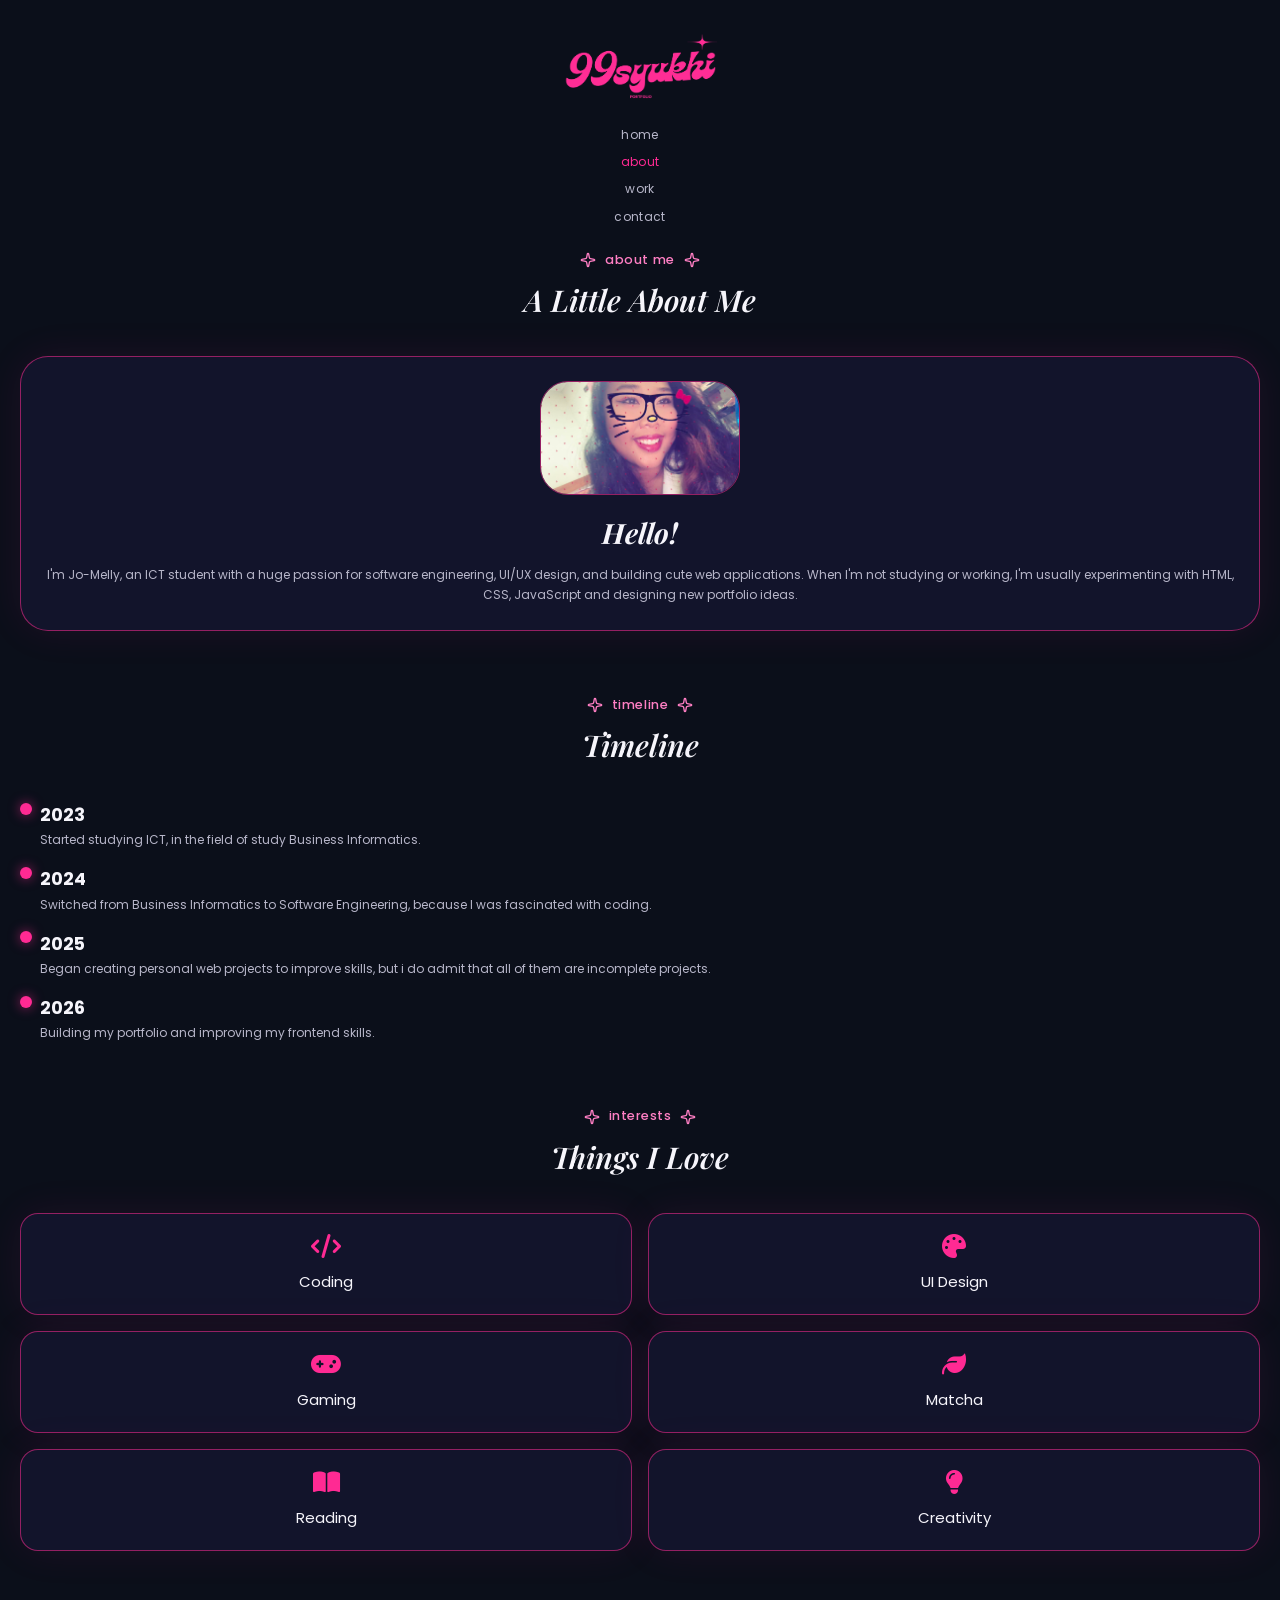
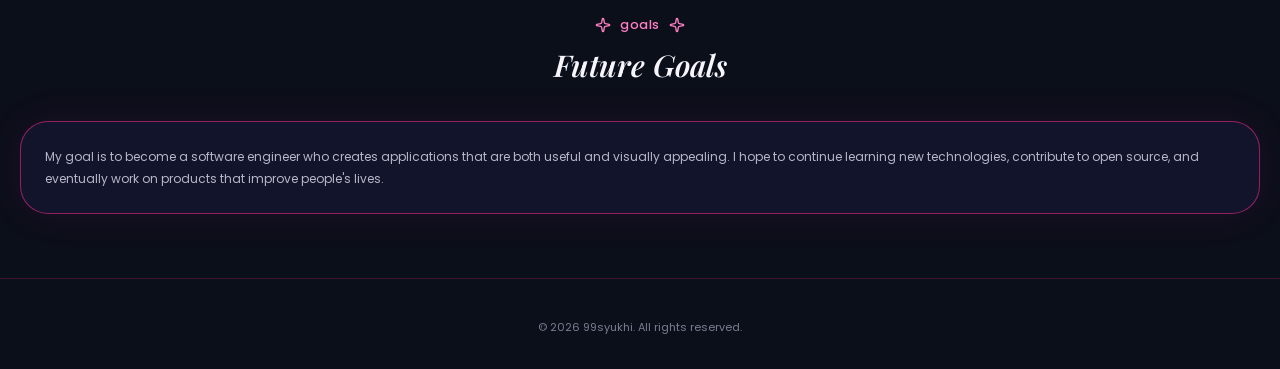
==== about.html @ 9dc43942 "updated the index and added my about." ====
<!doctype html>
<html lang="en">
  <head>
    <meta charset="UTF-8" />
    <meta name="viewport" content="width=device-width, initial-scale=1.0" />
    <title>99syukhi - Jo-Melly's Portfolio</title>
    <link rel="preconnect" href="https://fonts.googleapis.com">
    <link href="https://fonts.googleapis.com/css2?family=Pacifico&amp;family=Playfair+Display:ital,wght@1,500;1,600&amp;family=Poppins:wght@300;400;500;600;700&amp;display=swap" rel="stylesheet">
    <link rel="stylesheet" href="https://cdnjs.cloudflare.com/ajax/libs/font-awesome/6.5.1/css/all.min.css">
    <link rel="icon" type="image/png" href="img/logo.png">
    <link rel="stylesheet" href="css/main.css" />
    <link rel="stylesheet" href="css/about.css" />
  </head>

  <body>
    <header class="site-header">
      <div class="logo">
        <a href="index.html">
        <img src="img/logo.png" alt="99syukhi Logo" href="index.html">
        </a>
      </div>
      <nav class="main-nav" id="mainNav">
        <a href="index.html" class="nav-link">Home</a>
        <a href="about.html" class="nav-link active">About</a>
        <a href="work.html" class="nav-link">Work</a>
        <a href="contact.html" class="nav-link">Contact</a>
    </nav>
    </header>

    <main>
    <section class="about-hero">
        <p class="eyebrow center">
          <svg xmlns="http://www.w3.org/2000/svg" width="16" height="16" viewBox="0 0 24 24" fill="none" stroke="currentColor" stroke-width="2" stroke-linecap="round" stroke-linejoin="round" class="lucide lucide-sparkle-icon lucide-sparkle">
          <path d="M11.017 2.814a1 1 0 0 1 1.966 0l1.051 5.558a2 2 0 0 0 1.594 1.594l5.558 1.051a1 1 0 0 1 0 1.966l-5.558 1.051a2 2 0 0 0-1.594 1.594l-1.051 5.558a1 1 0 0 1-1.966 0l-1.051-5.558a2 2 0 0 0-1.594-1.594l-5.558-1.051a1 1 0 0 1 0-1.966l5.558-1.051a2 2 0 0 0 1.594-1.594z"/>
          </svg>
          about me
          <svg xmlns="http://www.w3.org/2000/svg" width="16" height="16" viewBox="0 0 24 24" fill="none" stroke="currentColor" stroke-width="2" stroke-linecap="round" stroke-linejoin="round" class="lucide lucide-sparkle-icon lucide-sparkle">
          <path d="M11.017 2.814a1 1 0 0 1 1.966 0l1.051 5.558a2 2 0 0 0 1.594 1.594l5.558 1.051a1 1 0 0 1 0 1.966l-5.558 1.051a2 2 0 0 0-1.594 1.594l-1.051 5.558a1 1 0 0 1-1.966 0l-1.051-5.558a2 2 0 0 0-1.594-1.594l-5.558-1.051a1 1 0 0 1 0-1.966l5.558-1.051a2 2 0 0 0 1.594-1.594z"/>
          </svg>
        </p>

        <h1 class="section-title">A Little About Me</h1>
        <div class="about-card">
            <img src="img/jomelly.png" alt="Jo-Melly">
            <div>
                <h2>Hello!</h2>
                <p>
                I'm Jo-Melly, an ICT student with a huge passion for software engineering,
                UI/UX design, and building cute web applications.

                When I'm not studying or working,
                I'm usually experimenting with HTML, CSS,
                JavaScript and designing new portfolio ideas.
                </p>
            </div>
        </div>
    </section>

    <section>
        <p class="eyebrow center">
          <svg xmlns="http://www.w3.org/2000/svg" width="16" height="16" viewBox="0 0 24 24" fill="none" stroke="currentColor" stroke-width="2" stroke-linecap="round" stroke-linejoin="round" class="lucide lucide-sparkle-icon lucide-sparkle">
          <path d="M11.017 2.814a1 1 0 0 1 1.966 0l1.051 5.558a2 2 0 0 0 1.594 1.594l5.558 1.051a1 1 0 0 1 0 1.966l-5.558 1.051a2 2 0 0 0-1.594 1.594l-1.051 5.558a1 1 0 0 1-1.966 0l-1.051-5.558a2 2 0 0 0-1.594-1.594l-5.558-1.051a1 1 0 0 1 0-1.966l5.558-1.051a2 2 0 0 0 1.594-1.594z"/>
          </svg>
          timeline
          <svg xmlns="http://www.w3.org/2000/svg" width="16" height="16" viewBox="0 0 24 24" fill="none" stroke="currentColor" stroke-width="2" stroke-linecap="round" stroke-linejoin="round" class="lucide lucide-sparkle-icon lucide-sparkle">
          <path d="M11.017 2.814a1 1 0 0 1 1.966 0l1.051 5.558a2 2 0 0 0 1.594 1.594l5.558 1.051a1 1 0 0 1 0 1.966l-5.558 1.051a2 2 0 0 0-1.594 1.594l-1.051 5.558a1 1 0 0 1-1.966 0l-1.051-5.558a2 2 0 0 0-1.594-1.594l-5.558-1.051a1 1 0 0 1 0-1.966l5.558-1.051a2 2 0 0 0 1.594-1.594z"/>
          </svg>
        </p>
        
        <h2 class="section-title">Timeline</h2>
        <div class="timeline">
            <div class="timeline-item">
                <div class="dot"></div>
                <div>
                    <h3>2023</h3>
                    <p>Started studying ICT, in the field of study Business Informatics.</p>
                </div>
            </div>
            <div class="timeline-item">
                <div class="dot"></div>
                <div>
                    <h3>2024</h3>
                    <p>Switched from Business Informatics to Software Engineering, because I was fascinated with coding.</p>
                </div>
            </div>
            <div class="timeline-item">
                <div class="dot"></div>
                <div>
                    <h3>2025</h3>
                    <p>Began creating personal web projects to improve skills, but i do admit that all of them are incomplete projects.</p>
                </div>
            </div>
            <div class="timeline-item">
                <div class="dot"></div>
                <div>
                    <h3>2026</h3>
                    <p>Building my portfolio and improving my frontend skills.</p>
                </div>
            </div>
        </div>
    </section>

    <section>
        <p class="eyebrow center">
          <svg xmlns="http://www.w3.org/2000/svg" width="16" height="16" viewBox="0 0 24 24" fill="none" stroke="currentColor" stroke-width="2" stroke-linecap="round" stroke-linejoin="round" class="lucide lucide-sparkle-icon lucide-sparkle">
          <path d="M11.017 2.814a1 1 0 0 1 1.966 0l1.051 5.558a2 2 0 0 0 1.594 1.594l5.558 1.051a1 1 0 0 1 0 1.966l-5.558 1.051a2 2 0 0 0-1.594 1.594l-1.051 5.558a1 1 0 0 1-1.966 0l-1.051-5.558a2 2 0 0 0-1.594-1.594l-5.558-1.051a1 1 0 0 1 0-1.966l5.558-1.051a2 2 0 0 0 1.594-1.594z"/>
          </svg>
          interests
          <svg xmlns="http://www.w3.org/2000/svg" width="16" height="16" viewBox="0 0 24 24" fill="none" stroke="currentColor" stroke-width="2" stroke-linecap="round" stroke-linejoin="round" class="lucide lucide-sparkle-icon lucide-sparkle">
          <path d="M11.017 2.814a1 1 0 0 1 1.966 0l1.051 5.558a2 2 0 0 0 1.594 1.594l5.558 1.051a1 1 0 0 1 0 1.966l-5.558 1.051a2 2 0 0 0-1.594 1.594l-1.051 5.558a1 1 0 0 1-1.966 0l-1.051-5.558a2 2 0 0 0-1.594-1.594l-5.558-1.051a1 1 0 0 1 0-1.966l5.558-1.051a2 2 0 0 0 1.594-1.594z"/>
          </svg>
        </p>
        
        <h2 class="section-title">Things I Love</h2>
        <div class="interest-grid">
            <div class="interest-card">
                <i class="fa-solid fa-code"></i>
                <span>Coding</span>
            </div>
            <div class="interest-card">
                <i class="fa-solid fa-palette"></i>
                <span>UI Design</span>
            </div>
            <div class="interest-card">
                <i class="fa-solid fa-gamepad"></i>
                <span>Gaming</span>
            </div>
            <div class="interest-card">
                <i class="fa-solid fa-leaf"></i>
                <span>Matcha</span>
            </div>
            <div class="interest-card">
                <i class="fa-solid fa-book-open"></i>
                <span>Reading</span>
            </div>
            <div class="interest-card">
                <i class="fa-solid fa-lightbulb"></i>
                <span>Creativity</span>
            </div>
        </div>
    </section>

    <section>
        <p class="eyebrow center">
          <svg xmlns="http://www.w3.org/2000/svg" width="16" height="16" viewBox="0 0 24 24" fill="none" stroke="currentColor" stroke-width="2" stroke-linecap="round" stroke-linejoin="round" class="lucide lucide-sparkle-icon lucide-sparkle">
          <path d="M11.017 2.814a1 1 0 0 1 1.966 0l1.051 5.558a2 2 0 0 0 1.594 1.594l5.558 1.051a1 1 0 0 1 0 1.966l-5.558 1.051a2 2 0 0 0-1.594 1.594l-1.051 5.558a1 1 0 0 1-1.966 0l-1.051-5.558a2 2 0 0 0-1.594-1.594l-5.558-1.051a1 1 0 0 1 0-1.966l5.558-1.051a2 2 0 0 0 1.594-1.594z"/>
          </svg>
          goals
          <svg xmlns="http://www.w3.org/2000/svg" width="16" height="16" viewBox="0 0 24 24" fill="none" stroke="currentColor" stroke-width="2" stroke-linecap="round" stroke-linejoin="round" class="lucide lucide-sparkle-icon lucide-sparkle">
          <path d="M11.017 2.814a1 1 0 0 1 1.966 0l1.051 5.558a2 2 0 0 0 1.594 1.594l5.558 1.051a1 1 0 0 1 0 1.966l-5.558 1.051a2 2 0 0 0-1.594 1.594l-1.051 5.558a1 1 0 0 1-1.966 0l-1.051-5.558a2 2 0 0 0-1.594-1.594l-5.558-1.051a1 1 0 0 1 0-1.966l5.558-1.051a2 2 0 0 0 1.594-1.594z"/>
          </svg>
        </p>

        <h2 class="section-title">Future Goals</h2>
        <div class="story-card">
            <p>
                My goal is to become a software engineer who creates applications that are
                both useful and visually appealing. I hope to continue learning new
                technologies, contribute to open source, and eventually work on products
                that improve people's lives.
            </p>
        </div>
    </section>
</main>

<footer>
    <p class="footer-copy">
    &copy; 2026 99syukhi. All rights reserved.
    </p>
</footer>

<script src="/js/script.js"></script>
</body>
</html>
---- css/main.css ----
:root {
    --background-color: #0B0F1A;
    --bg-card: #12142b;      
    --bg-card-alt: #161933; 
    --pink: #ff2a93;         
    --pink-soft: #ff7fc4;     
    --border-pink: rgba(255, 42, 147, 0.55);
    --text-light: #f6f5fb;  
    --text-muted: #b7b6c9;    
    --text-faint: #7d7c93;

    --font-logo: 'Pacifico', cursive;
    --font-display: 'Playfair Display', serif;
    --font-body: 'Poppins', sans-serif;

    --max-width: 480px;       
    --radius-lg: 28px;
    --radius-md: 18px;
    --radius-pill: 999px;
    --section-gap: 64px;
}

* {
  margin: 0;
  padding: 0;
  box-sizing: border-box;
}

html {
  scroll-behavior: smooth;
}

body {
  background-color: var(--background-color);
  color: var(--text-muted);
  font-family: var(--font-body);
  font-size: 15px;
  line-height: 1.6;
  -webkit-font-smoothing: antialiased;
}

ul {
  list-style: none;
}

a {
  color: inherit;
  text-decoration: none;
}

section {
  padding: 0 20px;
  margin-bottom: var(--section-gap);
}

header{
  background-color: var(--background-color);
}

.head {
  display: flex;
  flex-direction: column;
  align-items: center;
  background-color: var(--background-color);
  padding: 20px;
  gap: 15px;
}

.logo img{
    width: 10rem;
    height: auto;
    align-items: center;
}

.site-header {
  padding: 32px 20px 24px;
  text-align: center;
}

.logo {
  display: flex;
  align-items: center;
  justify-content: center;
  gap: 0.5rem;
}

.main-nav {
  display: flex;
  flex-direction: column;
  align-items: center;
  gap: 0.5rem;
  margin-top: 1rem;
}

.nav-link {
  font-size: 0.75rem;
  color: var(--text-muted);
  text-transform: lowercase;
  letter-spacing: 0.03em;
  transition: color 0.2s ease;
}

.nav-link.active {
  color: var(--pink);
}

.nav-link.hover {
  color: var(--pink-soft);
}

.eyebrow {
  font-size: 0.80rem;
  color: var(--text-faint);
  text-transform: lowercase;
  letter-spacing: 0.04em;
}

.eyebrow.center {
  text-align: center;
  color: var(--pink-soft);
  font-weight: 500;
  margin-bottom: 6px;
}

.eyebrow svg {
  width: 16px;
  height: 16px;
  vertical-align: middle;
  margin: 0 0.35rem;
}

.section-title {
  font-family: var(--font-display);
  font-style: italic;
  font-weight: 600;
  font-size: 30px;
  color: var(--text-light);
  text-align: center;
  margin-bottom: 32px;
}

.hero {
  margin-top: 8px;
}

.hero-card {
  background: var(--bg-card);
  border: 1.5px solid var(--border-pink);
  border-radius: var(--radius-lg);
  padding: 28px 24px 32px;
  box-shadow: 0 0 40px rgba(255, 42, 147, 0.08);
}

.hero-text .eyebrow {
  margin-bottom: 4px;
}

.hero-name {
  font-family: var(--font-display);
  font-style: italic;
  font-weight: 600;
  font-size: 42px;
  color: var(--text-light);
  line-height: 1.1;
}

.hero-bio {
  font-size: 13px;
  color: var(--text-muted);
  margin-top: 14px;
}

.hero-img {
  width:100%;
  margin:1.5rem auto 0;
}

.hero-img img {
  width: 100%;
  height: auto;
  display: block;
  border-radius: var(--radius-md);
}

.social-pill {
  display: flex;
  align-items: center;
  justify-content: center;
  gap: 10px;
  margin-top: 24px;
  background: var(--pink);
  color: var(--text-light);
  font-size: 13px;
  font-weight: 500;
  padding: 10px 18px;
  border-radius: var(--radius-pill);
  width: fit-content;
  margin-left: auto;
  margin-right: auto;
}

.role-card {
  display: flex;
  gap: 16px;
  background: var(--bg-card);
  border: 1px solid var(--border-pink);
  border-radius: var(--radius-md);
  padding: 20px;
  margin-bottom: 18px;
}

.role-icon {
  flex-shrink: 0;
  width: 44px;
  height: 44px;
  border-radius: 50%;
  background: rgba(255, 42, 147, 0.12);
  color: var(--pink);
  display: flex;
  align-items: center;
  justify-content: center;
  font-size: 17px;
}

.role-tag {
  display: inline-block;
  font-size: 10px;
  letter-spacing: 0.08em;
  text-transform: uppercase;
  color: var(--pink-soft);
  margin-bottom: 4px;
}

.role-title {
  font-family: var(--font-body);
  font-weight: 600;
  font-size: 16px;
  color: var(--text-light);
}

.role-org {
  font-size: 13px;
  color: var(--pink-soft);
  margin-top: 2px;
  margin-bottom: 8px;
}

.role-desc {
  font-size: 13px;
  color: var(--text-muted);
}

.project-card {
  background: var(--bg-card);
  border: 1px solid var(--border-pink);
  border-radius: var(--radius-md);
  overflow: hidden;
  margin-bottom: 22px;
}

.project-thumb img {
  width: 100%;
  height: auto;
  border-bottom: 1px solid var(--border-pink);
}

.project-body {
  padding: 18px 20px 22px;
}

.project-title {
  font-size: 17px;
  font-weight: 600;
  color: var(--text-light);
  margin-bottom: 8px;
}

.project-desc {
  font-size: 13px;
  color: var(--text-muted);
  margin-bottom: 14px;
}

.tag-list {
  display: flex;
  flex-wrap: wrap;
  gap: 8px;
  margin-bottom: 14px;
}

.tag {
  font-size: 11px;
  color: var(--pink-soft);
  border: 1px solid var(--border-pink);
  padding: 4px 10px;
  border-radius: var(--radius-pill);
}

.text-link {
  font-size: 13px;
  font-weight: 500;
  color: var(--pink);
  display: inline-flex;
  align-items: center;
  gap: 6px;
  transition: gap 0.2s ease;
}

.text-link:hover {
  gap: 10px;
}

.skills-grid {
  display: flex;
  flex-wrap: wrap;
  justify-content: center;
  gap: 12px;
}

.skill-pill {
  display: flex;
  align-items: center;
  gap: 8px;
  background: var(--bg-card);
  border: 1px solid var(--border-pink);
  border-radius: var(--radius-pill);
  padding: 10px 16px;
  font-size: 13px;
  color: var(--text-light);
}

.skill-pill i {
  color: var(--pink);
  font-size: 14px;
}

.footer-copy {
  text-align: center;
  padding: 40px 20px 32px;
  border-top: 1px solid rgba(255, 42, 147, 0.2);
  font-size: 11px;
  color: var(--text-faint);
}
---- css/about.css ----
.about-card, .story-card{
    background: var(--bg-card);
    border:1px solid var(--border-pink);
    border-radius:var(--radius-lg);
    padding:24px;
    box-shadow: 0 0 40px rgba(255, 42, 147, 0.08);
}

.about-card{
    display:flex;
    flex-direction:column;
    align-items:center;
    gap:1rem;
    text-align:center;
}

.about-card img{
    width:12.5rem;
    border:1px solid var(--border-pink);
    border-radius:var(--radius-lg);
}

.about-card h2{
    font-family:var(--font-display);
    font-style:italic;
    font-size:28px;
    color:var(--text-light);
    margin-bottom:10px;
}

.about-card p{
    font-size:0.75rem;
    color:var(--text-muted);
    margin-bottom:2px;
}

.story-card p{
font-size:0.75rem;
line-height:1.8;
}

.timeline{
    display:flex;
    flex-direction:column;
    gap:1rem;
}

.timeline-item{
    display:flex;
    gap:0.5rem;
    align-items:flex-start;
}

.dot{
    width:0.75rem;
    height:0.75rem;
    flex-shrink: 0;
    margin-top:0.1rem;
    border-radius:50%;
    background:var(--pink);
    box-shadow:0 0 12px rgba(255,42,147,.6);
}

.timeline-item h3{
    color:var(--text-light);
    margin-bottom:1px;
}

.timeline-item p{
    font-size:0.75rem;
}

.interest-grid{
    display:grid;
    grid-template-columns:repeat(2,1fr);
    gap:1rem;
}

.interest-card{
    background:var(--bg-card);
    border:1px solid var(--border-pink);
    border-radius:var(--radius-md);
    padding:20px;
    display:flex;
    flex-direction:column;
    align-items:center;
    gap:12px;
    color:var(--text-light);
    box-shadow: 0 0 40px rgba(255, 42, 147, 0.08);
}

.interest-card i{
    font-size:24px;
    color:var(--pink);
}
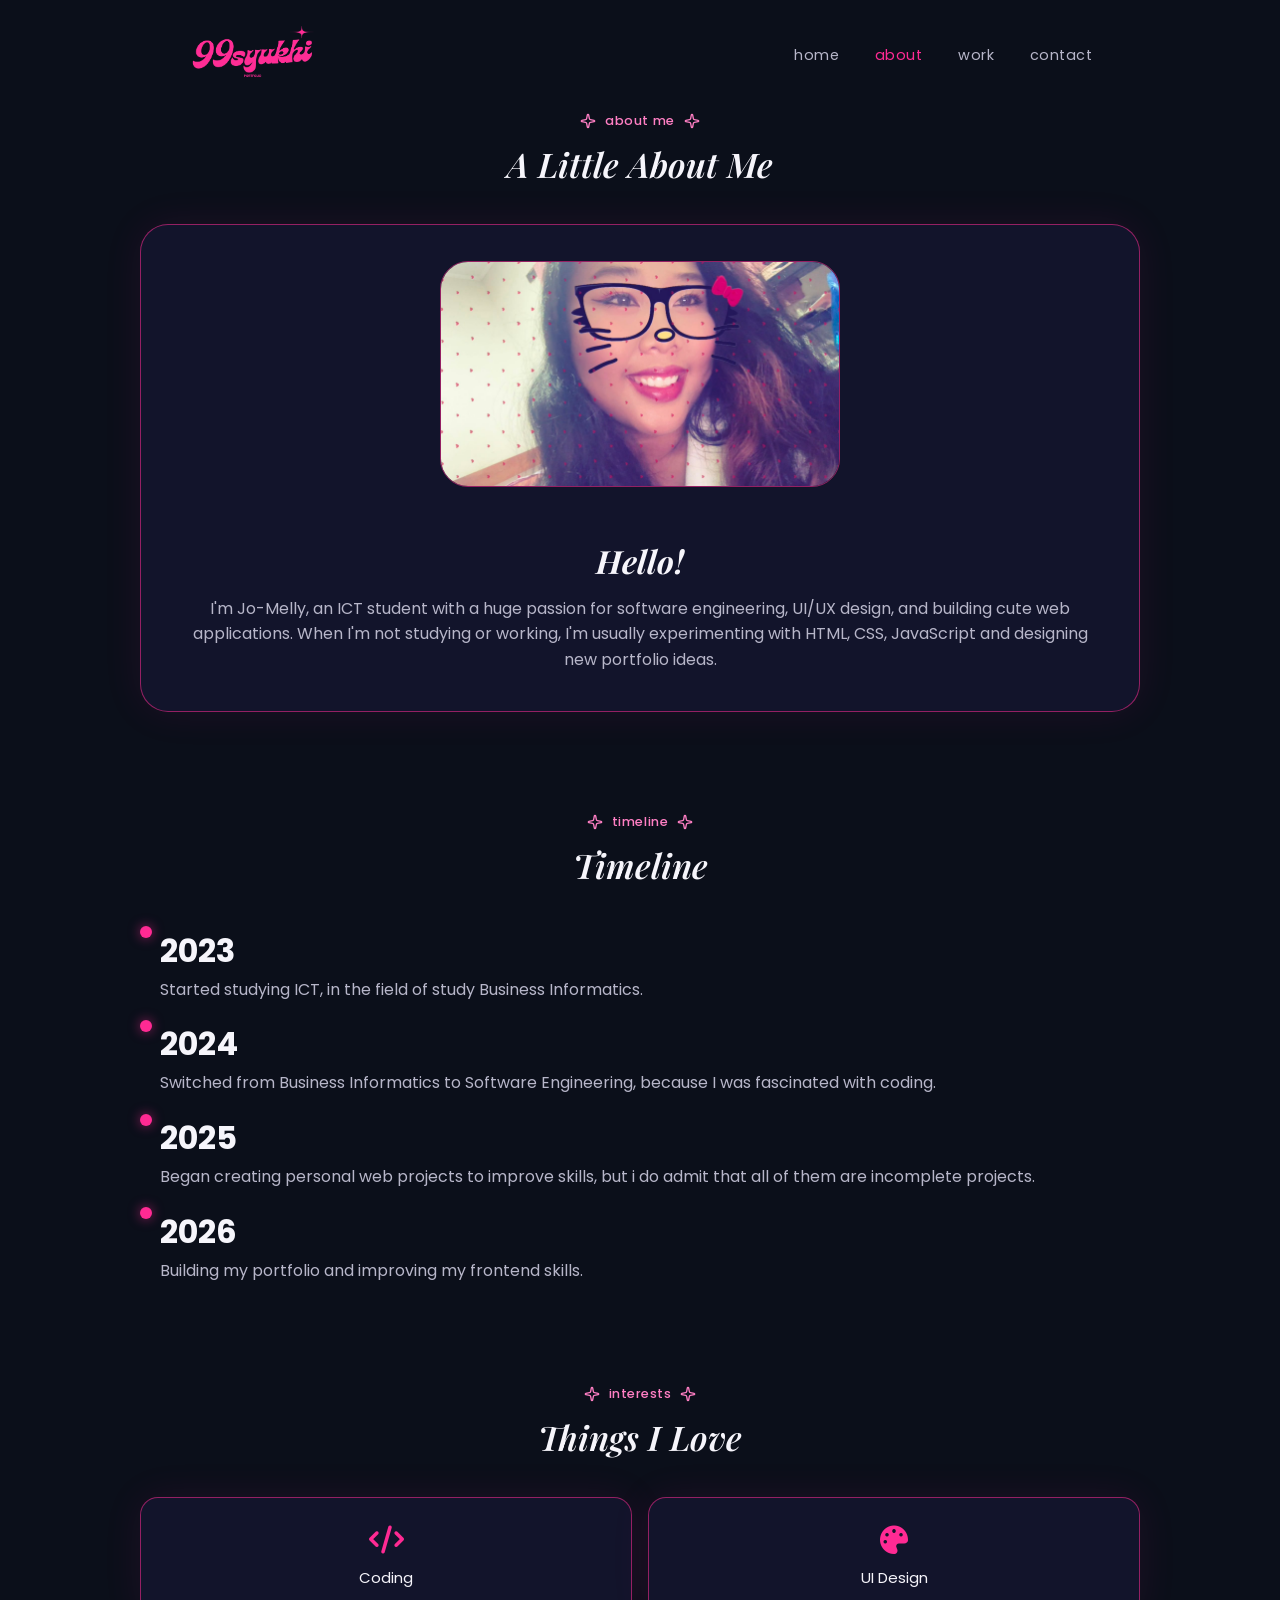
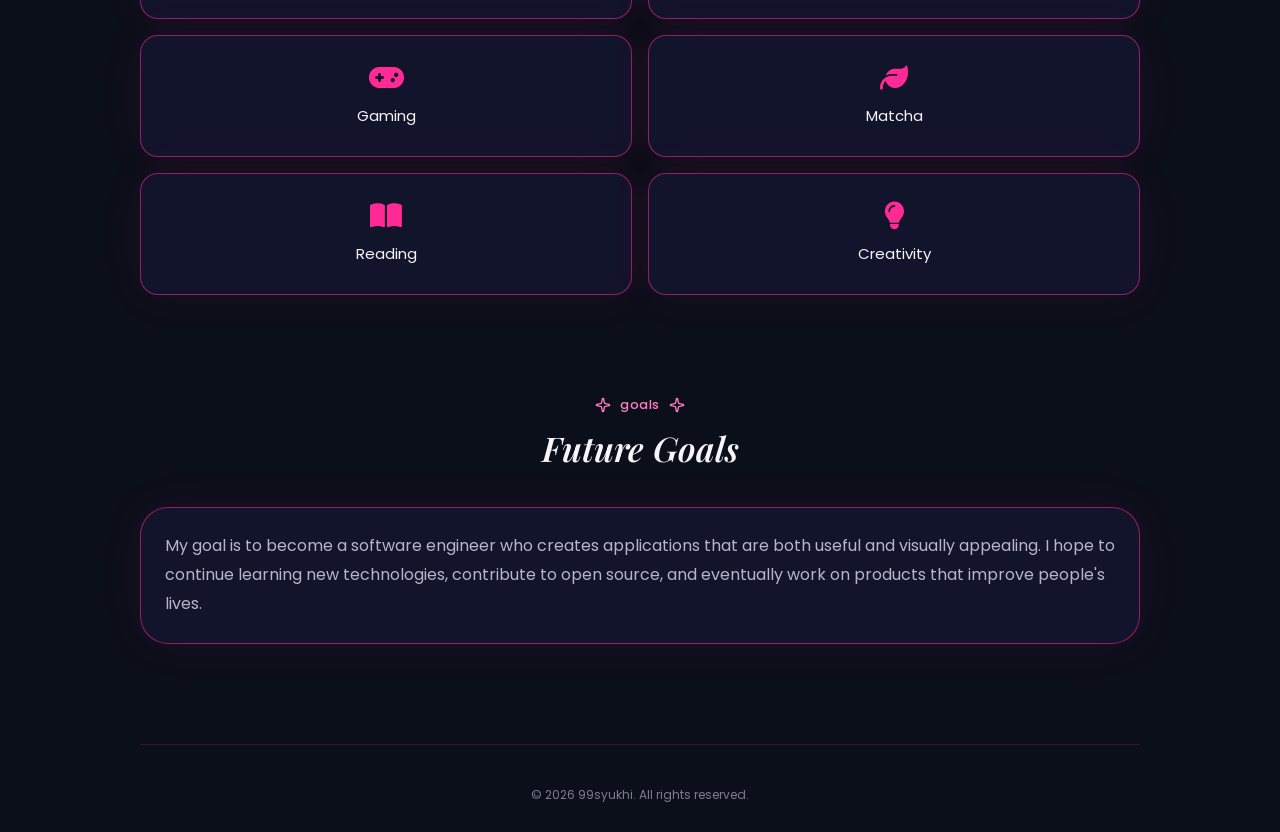
==== commit d5a0d0d3: "last commit. finishe portfolio" ====
--- a/about.html
+++ b/about.html
@@ -10,6 +10,7 @@
     <link rel="icon" type="image/png" href="img/logo.png">
     <link rel="stylesheet" href="css/main.css" />
     <link rel="stylesheet" href="css/about.css" />
+    <link rel="stylesheet" href="css/responsive.css" />
   </head>
 
   <body>
--- a/css/main.css
+++ b/css/main.css
@@ -141,40 +141,55 @@
 
 .hero {
   margin-top: 8px;
+  padding: 0 20px;
 }
 
 .hero-card {
   background: var(--bg-card);
   border: 1.5px solid var(--border-pink);
   border-radius: var(--radius-lg);
-  padding: 28px 24px 32px;
   box-shadow: 0 0 40px rgba(255, 42, 147, 0.08);
-}
-
+  padding: 24px 20px 28px;
+ 
+  display: grid;
+  grid-template-columns: 1fr 120px;
+  grid-template-rows: auto auto;
+  column-gap: 16px;
+  align-items: start;
+}
+
+.hero-text {
+  grid-column: 1;
+  grid-row: 1;
+}
+ 
 .hero-text .eyebrow {
   margin-bottom: 4px;
 }
-
+ 
 .hero-name {
   font-family: var(--font-display);
   font-style: italic;
   font-weight: 600;
-  font-size: 42px;
+  font-size: 36px;  
   color: var(--text-light);
   line-height: 1.1;
 }
-
+ 
 .hero-bio {
-  font-size: 13px;
-  color: var(--text-muted);
-  margin-top: 14px;
+  font-size: 12px;
+  color: var(--text-muted);
+  margin-top: 10px;
 }
 
 .hero-img {
-  width:100%;
-  margin:1.5rem auto 0;
-}
-
+  grid-column: 2;
+  grid-row: 1 / 3;
+  width: 100%;
+  margin: 0;
+  align-self: center;
+}
+ 
 .hero-img img {
   width: 100%;
   height: auto;
@@ -183,21 +198,33 @@
 }
 
 .social-pill {
-  display: flex;
-  align-items: center;
-  justify-content: center;
+  grid-column: 1;
+  grid-row: 2;
+  display: inline-flex;
+  align-items: center;
   gap: 10px;
-  margin-top: 24px;
+  margin-top: 16px;
   background: var(--pink);
   color: var(--text-light);
-  font-size: 13px;
+  font-size: 12px;
   font-weight: 500;
-  padding: 10px 18px;
+  padding: 8px 16px;
   border-radius: var(--radius-pill);
   width: fit-content;
-  margin-left: auto;
-  margin-right: auto;
-}
+}
+ 
+.social-pill a {
+  display: flex;
+  align-items: center;
+  justify-content: center;
+  width: 22px;
+  height: 22px;
+  background: rgba(255, 255, 255, 0.18);
+  border-radius: 50%;
+  font-size: 11px;
+  color: var(--text-light);
+}
+
 
 .role-card {
   display: flex;
@@ -276,7 +303,7 @@
 }
 
 .project-desc {
-  font-size: 13px;
+  font-size: 12px;
   color: var(--text-muted);
   margin-bottom: 14px;
 }
@@ -289,7 +316,7 @@
 }
 
 .tag {
-  font-size: 11px;
+  font-size: 12px;
   color: var(--pink-soft);
   border: 1px solid var(--border-pink);
   padding: 4px 10px;
@@ -297,7 +324,7 @@
 }
 
 .text-link {
-  font-size: 13px;
+  font-size: 12px;
   font-weight: 500;
   color: var(--pink);
   display: inline-flex;
@@ -325,7 +352,7 @@
   border: 1px solid var(--border-pink);
   border-radius: var(--radius-pill);
   padding: 10px 16px;
-  font-size: 13px;
+  font-size: 12px;
   color: var(--text-light);
 }
 
@@ -338,6 +365,56 @@
   text-align: center;
   padding: 40px 20px 32px;
   border-top: 1px solid rgba(255, 42, 147, 0.2);
-  font-size: 11px;
+  font-size: 12px;
   color: var(--text-faint);
+}
+
+.footer-nav ul {
+  display: flex;
+  justify-content: center;
+  gap: 18px;
+  margin-bottom: 22px;
+  flex-wrap: wrap;
+}
+
+.footer-nav a {
+  font-size: 13px;
+  color: var(--text-muted);
+  text-transform: lowercase;
+  transition: color 0.2s ease;
+}
+
+.footer-nav a:hover {
+  color: var(--pink);
+}
+
+.footer-cta {
+  font-family: var(--font-display);
+  font-style: italic;
+  font-size: 18px;
+  color: var(--text-light);
+  margin-bottom: 14px;
+  text-align: center;
+  width: 100%;
+}
+ 
+.footer-icons {
+  display: flex;
+  justify-content: center;
+  align-items: center;
+  margin-bottom: 26px;
+}
+ 
+.footer-icons a {
+  width: 32px;
+  height: 32px;
+  font-size: 14px;
+  color: var(--pink);
+}
+ 
+.footer-divider {
+  border: none;
+  border-top: 1px solid rgba(255, 255, 255, 0.08);
+  max-width: var(--max-width);
+  margin: 0 auto 18px;
 }
--- a/css/about.css
+++ b/css/about.css
@@ -29,13 +29,13 @@
 }
 
 .about-card p{
-    font-size:0.75rem;
+    font-size:12px;
     color:var(--text-muted);
     margin-bottom:2px;
 }
 
 .story-card p{
-font-size:0.75rem;
+font-size:12px;
 line-height:1.8;
 }
 
@@ -67,7 +67,7 @@
 }
 
 .timeline-item p{
-    font-size:0.75rem;
+    font-size:12px;
 }
 
 .interest-grid{
--- a/css/responsive.css
+++ b/css/responsive.css
@@ -0,0 +1,505 @@
+@media (min-width: 768px) {
+
+  :root {
+    --max-width: 720px;
+    --section-gap: 80px;
+  }
+
+  section {
+    padding: 0 32px;
+  }
+
+  .site-header {
+    display: flex;
+    align-items: center;
+    justify-content: space-between;
+    padding: 20px 32px;
+    text-align: left;
+    max-width: var(--max-width);
+    margin: 0 auto;
+  }
+
+  .wrap-logo {
+    flex-shrink: 0;
+  }
+
+  .logo img {
+    width: 7rem; 
+  }
+
+  .main-nav {
+    flex-direction: row;
+    gap: 24px;
+    margin-top: 0;
+  }
+
+  .nav-link {
+    font-size: 0.85rem;
+  }
+
+ .hero { padding: 0 32px; }
+ 
+  .hero-card {
+    max-width: var(--max-width);
+    margin: 0 auto;
+    grid-template-columns: 1fr 180px;
+    column-gap: 28px;
+    padding: 36px 36px 32px;
+  }
+ 
+  .hero-name { font-size: 48px; }
+  .hero-bio  { font-size: 13px; max-width: 380px; }
+
+  .roles {
+    padding: 0 32px;
+  }
+
+  .role-grid {
+    display: grid;
+    grid-template-columns: 1fr 1fr;
+    gap: 18px;
+    max-width: var(--max-width);
+    margin: 0 auto;
+  }
+
+  .role-card {
+    margin-bottom: 0;
+  }
+
+  .projects {
+    padding: 0 32px;
+  }
+
+  .project-grid {
+    display: grid;
+    grid-template-columns: 1fr 1fr;
+    gap: 22px;
+    max-width: var(--max-width);
+    margin: 0 auto;
+  }
+
+  .project-card {
+    margin-bottom: 0;
+  }
+
+   .project-card:last-child:nth-child(odd) {
+    grid-column: 1 / -1;
+    max-width: calc(50% - 11px); 
+    margin-left: auto;
+    margin-right: auto;
+  }
+
+  .skills {
+    padding: 0 32px;
+  }
+
+  .skills-grid {
+    max-width: var(--max-width);
+    margin: 0 auto;
+  }
+
+  .section-title {
+    font-size: 34px;
+  }
+
+  .about-card {
+    gap: 3rem;
+    padding: 15px;
+    max-width: var(--max-width);
+    margin: 0 auto;
+  }
+ 
+  .about-card img {
+    width: 10rem;
+  }
+ 
+  .about-card h2 {
+    font-size: 2rem;
+  }
+ 
+  .about-card p {
+    font-size: 14px;
+  }
+ 
+.timeline{
+  max-width: var(--max-width);
+  margin: 0 auto;
+}
+  .timeline-item h3 {
+    font-size: 2rem;
+  }
+ 
+  .timeline-item p {
+    font-size: 14px;
+  }
+ 
+   .interest-grid {
+    max-width: var(--max-width);
+    margin: 0 auto;
+  }
+
+  .interest-card {
+    padding: 28px;
+  }
+ 
+  .interest-card i {
+    font-size: 28px;
+  }
+
+  .story-card {
+    max-width: var(--max-width);
+  }
+ 
+  .story-card p {
+    font-size: 14px;
+  }
+
+  .work-sub {
+    font-size: 0.85rem;
+    max-width: 480px;
+  }
+
+  .filter-bar {
+    max-width: 700px;
+  }
+
+    .project-hero,
+  .detail-section,
+  .project-nav {
+    max-width: 720px;
+    padding-left: 32px;
+    padding-right: 32px;
+  }
+
+  .back-wrap {
+    padding: 0 32px;
+    max-width: 720px;
+    margin-left: auto;
+    margin-right: auto;
+  }
+
+  .project-hero-title {
+    font-size: 48px;
+  }
+
+  .media-grid {
+    display: grid;
+    grid-template-columns: 1fr 1fr;
+    gap: 18px;
+  }
+
+  .media-item:only-child {
+    grid-column: 1 / -1;
+  }
+
+  .work-grid {
+    display: grid;
+    grid-template-columns: 1fr 1fr;
+    gap: 24px;
+    max-width: 700px;
+  }
+
+  .work-card:last-child:nth-child(odd) {
+    grid-column: 1 / -1;
+    max-width: calc(50% - 12px);
+    margin-left: auto;
+    margin-right: auto;
+  }
+
+  .contact-sub {
+    font-size: 0.85rem;
+    max-width: 480px;
+  }
+
+  .socials-grid {
+    display: grid;
+    grid-template-columns: 1fr 1fr;
+    gap: 16px;
+    max-width: 700px;
+  }
+
+  .social-card:last-child:nth-child(odd) {
+    grid-column: 1 / -1;
+    max-width: calc(50% - 8px);
+    margin-left: auto;
+    margin-right: auto;
+  }
+
+  .cv-card {
+    flex-direction: row;
+    text-align: left;
+    align-items: center;
+    gap: 28px;
+    max-width: 700px;
+    padding: 32px 36px;
+  }
+
+  .cv-text {
+    flex: 1;
+  }
+
+  .cv-buttons {
+    justify-content: flex-start;
+    flex-wrap: nowrap;
+  }
+
+  footer {
+    padding: 32px 32px 24px;
+    border-top: 1px solid rgba(255, 42, 147, 0.2);
+    display: grid;
+    grid-template-columns: 1fr auto;
+    grid-template-rows: auto auto auto;
+    align-items: center;
+    column-gap: 32px;
+    max-width: var(--max-width);
+    margin: 0 auto;
+  }
+
+  .footer-nav {
+    grid-column: 1;
+    grid-row: 1;
+  }
+
+  .footer-nav ul {
+    justify-content: flex-start;
+    margin-bottom: 0;
+  }
+
+  .footer-icons {
+    grid-column: 2;
+    grid-row: 1;
+    gap: 12px;
+    margin-bottom: 0;
+  }
+
+  .footer-cta {
+    display: none;
+  }
+
+  .footer-divider {
+    grid-column: 1 / -1;
+    grid-row: 2;
+    max-width: 100%;
+    margin: 20px 0 12px;
+  }
+
+  .footer-copy {
+    grid-column: 1 / -1;
+    grid-row: 3;
+    border-top: none;  
+    padding: 0;
+    text-align: center;
+  }
+
+}
+
+@media (min-width: 1024px) {
+
+  :root {
+    --max-width: 1000px;
+    --section-gap: 100px;
+  }
+
+  section {
+    padding: 0 48px;
+  }
+
+  .site-header {
+    max-width: var(--max-width);
+    padding: 24px 48px;
+  }
+
+  .logo img {
+    width: 8rem;
+  }
+
+  .main-nav {
+    gap: 36px;
+  }
+
+  .nav-link {
+    font-size: 0.9rem;
+  }
+
+  .hero { padding: 0 48px; }
+ 
+  .hero-card {
+    max-width: var(--max-width);
+    grid-template-columns: 1fr 200px;
+    column-gap: 36px;
+    padding: 36px 40px 32px;
+  }
+ 
+  .hero-text  { grid-column: 1; grid-row: 1; }
+  .hero-img   { grid-column: 2; grid-row: 1 / 3; width: 100%; margin: 0; align-self: center; }
+  .social-pill{ grid-column: 1; grid-row: 2; margin: 16px 0 0; }
+ 
+  .hero-name { font-size: 52px; }
+  .hero-bio  { font-size: 13px; max-width: 400px; }
+
+  .roles {
+    padding: 0 48px;
+  }
+
+  .role-grid {
+    max-width: var(--max-width);
+    gap: 24px;
+  }
+  
+  .projects {
+    padding: 0 48px;
+  }
+
+  .project-grid {
+    grid-template-columns: repeat(3, 1fr);
+    gap: 24px;
+    max-width: var(--max-width);
+  }
+
+   .project-card:last-child:nth-child(odd) {
+    grid-column: auto;
+    max-width: none;
+    margin-left: 0;
+    margin-right: 0;
+  }
+
+  .skills {
+    padding: 0 48px;
+  }
+
+  .skills-grid {
+    max-width: var(--max-width);
+    gap: 14px;
+  }
+
+  .skill-pill {
+    font-size: 14px;
+    padding: 12px 20px;
+  }
+
+  .about-card {
+    gap: 3rem;
+    padding: 36px;
+    max-width: var(--max-width);
+    margin: 0 auto;
+  }
+ 
+  .about-card img {
+    width: 25rem;
+  }
+ 
+  .about-card h2 {
+    font-size: 2rem;
+  }
+ 
+  .about-card p {
+    font-size: 16px;
+  }
+ 
+  .timeline{
+  max-width: var(--max-width);
+  margin: 0 auto;
+  }
+
+  .timeline-item h3 {
+    font-size: 2rem;
+  }
+ 
+  .timeline-item p {
+    font-size: 16px;
+  }
+ 
+   .interest-grid {
+    max-width: var(--max-width);
+    margin: 0 auto;
+  }
+
+  .interest-card {
+    padding: 28px;
+  }
+ 
+  .interest-card i {
+    font-size: 28px;
+  }
+ 
+  .story-card {
+    max-width: var(--max-width);
+    margin: 0 auto;
+  }
+ 
+  .story-card p {
+    font-size: 16px;
+  }
+
+  .filter-bar {
+    max-width: 860px;
+  }
+
+  .work-grid {
+    grid-template-columns: repeat(3, 1fr);
+    max-width: 1000px;
+  }
+
+  .work-card:last-child:nth-child(odd) {
+    grid-column: auto;
+    max-width: none;
+    margin-left: 0;
+    margin-right: 0;
+  }
+
+  .work-sub {
+    max-width: 560px;
+  }
+
+    .project-hero,
+  .detail-section,
+  .project-nav {
+    max-width: 860px;
+    padding-left: 48px;
+    padding-right: 48px;
+  }
+
+  .back-wrap {
+    padding: 0 48px;
+    max-width: 860px;
+  }
+
+  .project-hero-title {
+    font-size: 56px;
+  }
+
+  .detail-heading {
+    font-size: 26px;
+  }
+
+  .detail-text {
+    font-size: 0.9rem;
+  }
+
+  .socials-grid {
+    max-width: 860px;
+  }
+
+  .social-card:last-child:nth-child(odd) {
+    max-width: calc(50% - 8px);
+  }
+
+  .cv-card {
+    max-width: 860px;
+    padding: 40px 48px;
+    gap: 36px;
+  }
+
+  .cv-text h2 {
+    font-size: 26px;
+  }
+
+  .cv-text p {
+    font-size: 0.85rem;
+  }
+
+  footer {
+    max-width: var(--max-width);
+    padding: 40px 48px 28px;
+  }
+}
